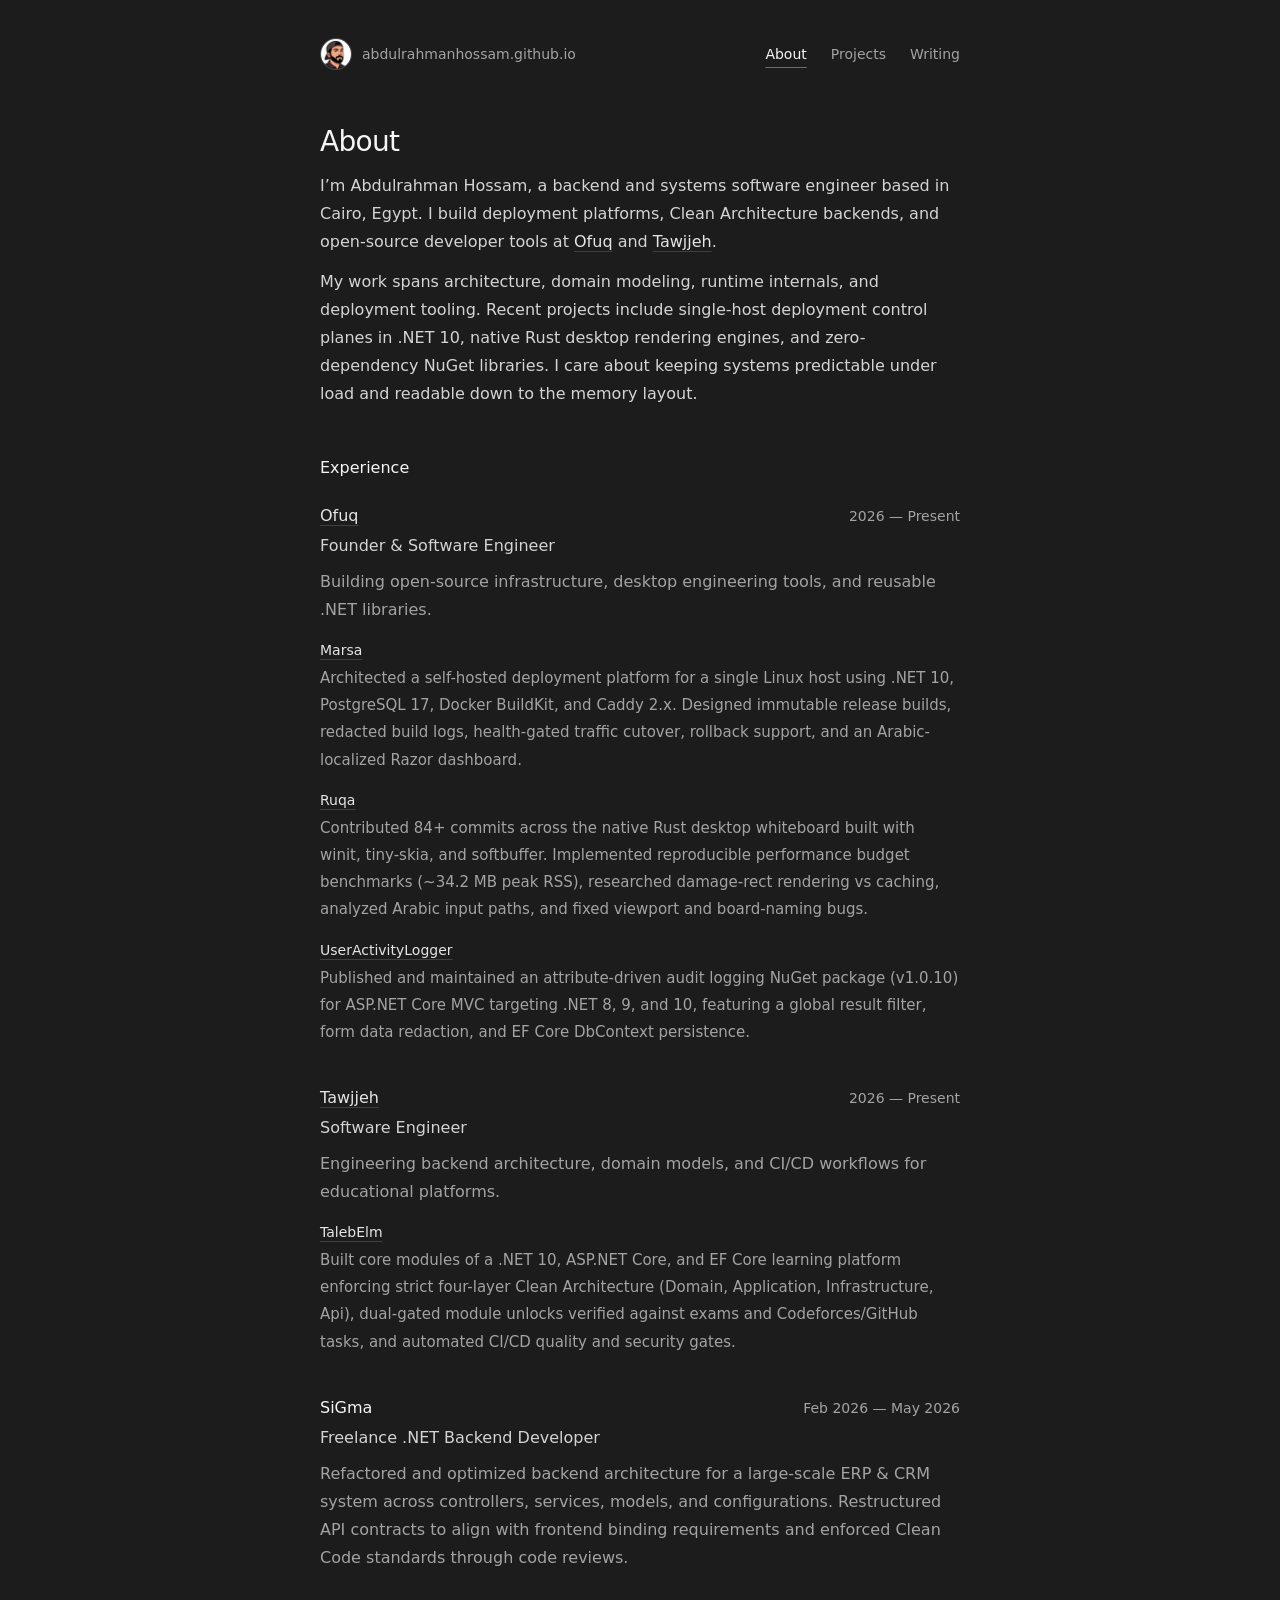
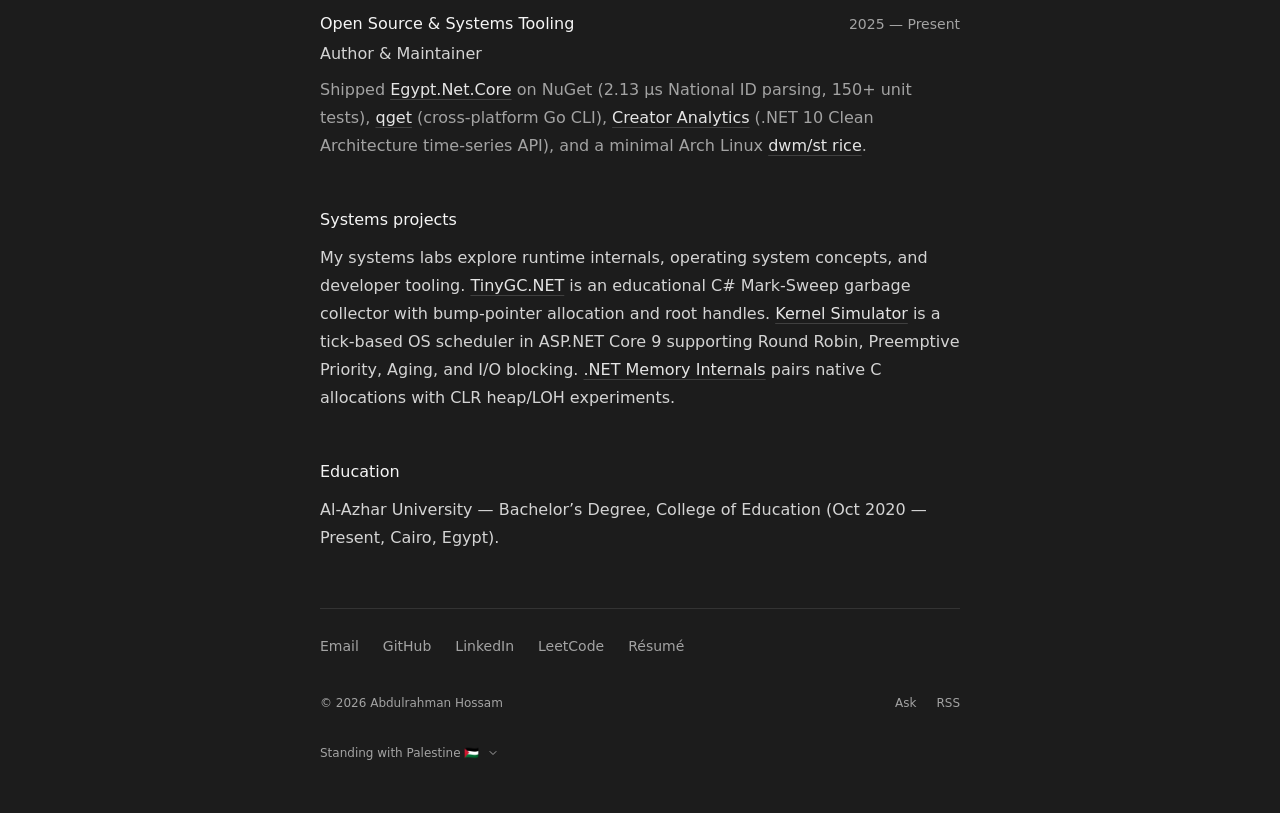
==== about.html @ 6447d53e "Redesign portfolio in minimal dark style with case studies, demos, and updated avatar" ====
<!DOCTYPE html>
<html lang="en">

<head>
    <meta charset="UTF-8">
    <meta name="viewport" content="width=device-width, initial-scale=1.0">
    <!-- TODO(security): GitHub Pages static hosting does not support custom HTTP headers (X-Frame-Options / frame-ancestors); enforced meta CSP for script-src/object-src/base-uri. -->
    <meta http-equiv="Content-Security-Policy"
        content="default-src 'self'; script-src 'self'; style-src 'self' https://fonts.googleapis.com; font-src https://fonts.gstatic.com; img-src 'self' data:; object-src 'none'; base-uri 'self'; form-action 'self' mailto:;">
    <meta name="referrer" content="strict-origin-when-cross-origin">
    <meta name="theme-color" content="#1c1c1c">
    <meta name="color-scheme" content="dark">
    <meta name="description"
        content="About Abdulrahman Hossam — experience across Ofuq, Tawjjeh, SiGma, open-source .NET libraries, and systems projects.">
    <link rel="icon"
        href="data:image/svg+xml,<svg xmlns='http://www.w3.org/2000/svg' viewBox='0 0 100 100'><rect fill='%231c1c1c' width='100' height='100' rx='16'/><text x='50' y='64' font-family='monospace' font-size='42' font-weight='600' fill='%23f5f5f5' text-anchor='middle'>AH</text></svg>"
        type="image/svg+xml">
    <title>About — Abdulrahman Hossam</title>

    <link rel="preconnect" href="https://fonts.googleapis.com">
    <link rel="preconnect" href="https://fonts.gstatic.com" crossorigin>
    <link rel="stylesheet"
        href="https://fonts.googleapis.com/css2?family=Geist:wght@400;500;600&family=Geist+Mono:wght@400;500&display=swap">
    <link rel="stylesheet" href="css/style.css">
</head>

<body>
    <a href="#main-content" class="skip-link">Skip to content</a>

    <div class="site-shell">
        <header class="site-header">
            <a href="index.html" class="brand-link" aria-label="Abdulrahman Hossam, home">
                <img src="images/avatar.jpg" alt="" width="32" height="32" class="brand-avatar">
                <span class="brand-handle">abdulrahmanhossam.github.io</span>
            </a>
            <nav class="site-nav" aria-label="Main navigation">
                <a href="about.html" class="nav-item is-active" aria-current="page">About</a>
                <a href="projects.html" class="nav-item">Projects</a>
                <a href="blog.html" class="nav-item">Writing</a>
            </nav>
        </header>

        <main id="main-content" class="stack-lg">
            <section aria-labelledby="about-heading" class="stack-sm">
                <h1 id="about-heading" class="home-title">About</h1>
                <p class="lead-copy">
                    I’m Abdulrahman Hossam, a backend and systems software engineer based in Cairo, Egypt. I build
                    deployment platforms, Clean Architecture backends, and open-source developer tools at
                    <a href="https://github.com/ofuqq" target="_blank" rel="noopener noreferrer"
                        class="inline-link">Ofuq</a>
                    and
                    <a href="https://github.com/Tawjjeh" target="_blank" rel="noopener noreferrer"
                        class="inline-link">Tawjjeh</a>.
                </p>
                <p class="lead-copy" style="color: var(--text-muted);">
                    My work spans architecture, domain modeling, runtime internals, and deployment tooling. Recent
                    projects include single-host deployment control planes in .NET 10, native Rust desktop rendering
                    engines, and zero-dependency NuGet libraries. I care about keeping systems predictable under load
                    and readable down to the memory layout.
                </p>
            </section>

            <section aria-labelledby="experience-heading">
                <h2 id="experience-heading" class="section-subheading">Experience</h2>
                <ul class="experience-list">
                    <li class="experience-item">
                        <div class="experience-header">
                            <h3 class="experience-org">
                                <a href="https://github.com/ofuqq" target="_blank" rel="noopener noreferrer"
                                    class="inline-link">Ofuq</a>
                            </h3>
                            <p class="experience-date tabular-nums">2026 — Present</p>
                        </div>
                        <p class="experience-role">Founder &amp; Software Engineer</p>
                        <p class="experience-summary">
                            Building open-source infrastructure, desktop engineering tools, and reusable .NET libraries.
                        </p>
                        <dl class="subproject-list">
                            <div>
                                <dt>
                                    <a href="project.html?slug=marsa" class="inline-link">Marsa</a>
                                </dt>
                                <dd>
                                    Architected a self-hosted deployment platform for a single Linux host using .NET 10,
                                    PostgreSQL 17, Docker BuildKit, and Caddy 2.x. Designed immutable release builds,
                                    redacted build logs, health-gated traffic cutover, rollback support, and an
                                    Arabic-localized Razor dashboard.
                                </dd>
                            </div>
                            <div>
                                <dt>
                                    <a href="project.html?slug=ruqa" class="inline-link">Ruqa</a>
                                </dt>
                                <dd>
                                    Contributed 84+ commits across the native Rust desktop whiteboard built with winit,
                                    tiny-skia, and softbuffer. Implemented reproducible performance budget benchmarks
                                    (~34.2 MB peak RSS), researched damage-rect rendering vs caching, analyzed Arabic
                                    input paths, and fixed viewport and board-naming bugs.
                                </dd>
                            </div>
                            <div>
                                <dt>
                                    <a href="project.html?slug=user-activity-logger"
                                        class="inline-link">UserActivityLogger</a>
                                </dt>
                                <dd>
                                    Published and maintained an attribute-driven audit logging NuGet package (v1.0.10)
                                    for ASP.NET Core MVC targeting .NET 8, 9, and 10, featuring a global result filter,
                                    form data redaction, and EF Core DbContext persistence.
                                </dd>
                            </div>
                        </dl>
                    </li>

                    <li class="experience-item">
                        <div class="experience-header">
                            <h3 class="experience-org">
                                <a href="https://github.com/Tawjjeh" target="_blank" rel="noopener noreferrer"
                                    class="inline-link">Tawjjeh</a>
                            </h3>
                            <p class="experience-date tabular-nums">2026 — Present</p>
                        </div>
                        <p class="experience-role">Software Engineer</p>
                        <p class="experience-summary">
                            Engineering backend architecture, domain models, and CI/CD workflows for educational
                            platforms.
                        </p>
                        <dl class="subproject-list">
                            <div>
                                <dt>
                                    <a href="project.html?slug=talebelm" class="inline-link">TalebElm</a>
                                </dt>
                                <dd>
                                    Built core modules of a .NET 10, ASP.NET Core, and EF Core learning platform
                                    enforcing strict four-layer Clean Architecture (Domain, Application, Infrastructure,
                                    Api), dual-gated module unlocks verified against exams and Codeforces/GitHub tasks,
                                    and automated CI/CD quality and security gates.
                                </dd>
                            </div>
                        </dl>
                    </li>

                    <li class="experience-item">
                        <div class="experience-header">
                            <h3 class="experience-org">SiGma</h3>
                            <p class="experience-date tabular-nums">Feb 2026 — May 2026</p>
                        </div>
                        <p class="experience-role">Freelance .NET Backend Developer</p>
                        <p class="experience-summary">
                            Refactored and optimized backend architecture for a large-scale ERP &amp; CRM system across
                            controllers, services, models, and configurations. Restructured API contracts to align with
                            frontend binding requirements and enforced Clean Code standards through code reviews.
                        </p>
                    </li>

                    <li class="experience-item">
                        <div class="experience-header">
                            <h3 class="experience-org">Open Source &amp; Systems Tooling</h3>
                            <p class="experience-date tabular-nums">2025 — Present</p>
                        </div>
                        <p class="experience-role">Author &amp; Maintainer</p>
                        <p class="experience-summary">
                            Shipped <a href="project.html?slug=egypt-net" class="inline-link">Egypt.Net.Core</a> on
                            NuGet (2.13 μs National ID parsing, 150+ unit tests),
                            <a href="project.html?slug=qget" class="inline-link">qget</a> (cross-platform Go CLI),
                            <a href="https://github.com/abdulrahmanhossam/creator-analytics" target="_blank"
                                rel="noopener noreferrer" class="inline-link">Creator Analytics</a> (.NET 10 Clean
                            Architecture time-series API), and a minimal Arch Linux
                            <a href="https://github.com/abdulrahmanhossam/rice" target="_blank"
                                rel="noopener noreferrer" class="inline-link">dwm/st rice</a>.
                        </p>
                    </li>
                </ul>
            </section>

            <section aria-labelledby="systems-heading" class="stack-sm">
                <h2 id="systems-heading" class="section-subheading">Systems projects</h2>
                <p class="lead-copy" style="color: var(--text-muted);">
                    My systems labs explore runtime internals, operating system concepts, and developer tooling.
                    <a href="project.html?slug=tinygc" class="inline-link">TinyGC.NET</a> is an educational C#
                    Mark-Sweep garbage collector with bump-pointer allocation and root handles.
                    <a href="project.html?slug=kernel-simulator" class="inline-link">Kernel Simulator</a> is a
                    tick-based OS scheduler in ASP.NET Core 9 supporting Round Robin, Preemptive Priority, Aging, and
                    I/O blocking.
                    <a href="https://github.com/abdulrahmanhossam/dotnet-memory-internals" target="_blank"
                        rel="noopener noreferrer" class="inline-link">.NET Memory Internals</a> pairs native C
                    allocations with CLR heap/LOH experiments.
                </p>
            </section>

            <section aria-labelledby="education-heading" class="stack-sm">
                <h2 id="education-heading" class="section-subheading">Education</h2>
                <p class="lead-copy" style="color: var(--text-muted);">
                    Al-Azhar University — Bachelor’s Degree, College of Education (Oct 2020 — Present, Cairo, Egypt).
                </p>
            </section>
        </main>

        <footer class="site-footer">
            <nav id="connect" class="footer-links" aria-label="Contact links">
                <a href="mailto:ahossam.tech@gmail.com" class="text-link">Email</a>
                <a href="https://github.com/abdulrahmanhossam" target="_blank" rel="noopener noreferrer"
                    class="text-link">GitHub</a>
                <a href="https://www.linkedin.com/in/abdulrahman-hossam-0ba758285/" target="_blank"
                    rel="noopener noreferrer" class="text-link">LinkedIn</a>
                <a href="https://leetcode.com/u/abdulrhman7ossam2002/" target="_blank" rel="noopener noreferrer"
                    class="text-link">LeetCode</a>
                <a href="pdfs/Abdulrahman_Hossam_CV.pdf" target="_blank" rel="noopener noreferrer"
                    class="text-link">Résumé</a>
            </nav>
            <div class="footer-bottom">
                <p class="footer-copy">© 2026 Abdulrahman Hossam</p>
                <nav class="footer-more" aria-label="More links">
                    <a href="ask.html" class="text-link">Ask</a>
                    <a href="rss.xml" class="text-link" aria-label="Subscribe via RSS">RSS</a>
                </nav>
            </div>
            <details class="palestine-details">
                <summary class="palestine-summary">
                    <span>Standing with Palestine 🇵🇸</span>
                    <svg class="palestine-chevron" viewBox="0 0 24 24" fill="none" stroke="currentColor"
                        stroke-width="2" stroke-linecap="round" stroke-linejoin="round" aria-hidden="true">
                        <path d="m6 9 6 6 6-6"></path>
                    </svg>
                </summary>
                <div class="palestine-body">
                    <p style="color: var(--text);">Supporting justice, human rights, and the dignity of all people.</p>
                    <p>Technology should empower communities and promote peace worldwide.</p>
                </div>
            </details>
        </footer>
    </div>

    <script src="js/data.js"></script>
    <script src="js/site.js"></script>
</body>

</html>
---- css/style.css ----
/* ==========================================================================
   Abdulrahman Hossam — Minimal Dark Engineering Portfolio
   Palette & typographic rhythm inspired by momostafa.tech
   ========================================================================== */

:root {
    color-scheme: dark;
    --bg: #1c1c1c;
    --card: #222222;
    --muted: #262626;
    --border: rgba(255, 255, 255, 0.10);
    --border-subtle: rgba(255, 255, 255, 0.07);
    --border-strong: rgba(255, 255, 255, 0.18);
    --primary: #f5f5f5;
    --text-strong: #f5f5f5;
    --text-item: #e5e5e5;
    --text: #d4d4d4;
    --text-muted: #a3a3a3;
    --text-subtle: #737373;
    --ring: #d4d4d4;
    --accent-green: #34d399;
    --accent-amber: #fbbf24;
    --accent-sky: #38bdf8;
    --accent-rose: #fb7185;
    --font-sans: 'Geist', ui-sans-serif, system-ui, -apple-system, BlinkMacSystemFont, 'Segoe UI', sans-serif;
    --font-mono: 'Geist Mono', ui-monospace, SFMono-Regular, Menlo, Monaco, Consolas, monospace;
}

*,
*::before,
*::after {
    box-sizing: border-box;
    border: 0 solid var(--border);
    margin: 0;
    padding: 0;
}

html {
    background-color: var(--bg);
    color: var(--text);
    font-family: var(--font-sans);
    line-height: 1.5;
    -webkit-text-size-adjust: 100%;
    scroll-behavior: smooth;
}

body {
    min-height: 100vh;
    background-color: var(--bg);
    color: var(--text);
    font-family: var(--font-sans);
    -webkit-font-smoothing: antialiased;
    -moz-osx-font-smoothing: grayscale;
    display: flex;
    flex-direction: column;
}

::selection {
    background: var(--primary);
    color: var(--bg);
}

a {
    color: inherit;
    text-decoration: none;
}

button,
input,
textarea,
select {
    font: inherit;
    color: inherit;
    background: transparent;
}

[tabindex]:focus-visible,
a:focus-visible,
button:focus-visible,
input:focus-visible,
textarea:focus-visible,
select:focus-visible,
summary:focus-visible {
    outline: 2px solid var(--ring);
    outline-offset: 4px;
    border-radius: 4px;
}

/* Skip link */
.skip-link {
    position: absolute;
    left: -9999px;
    top: 1rem;
    z-index: 100;
    background: var(--primary);
    color: var(--bg);
    padding: 0.5rem 0.875rem;
    border-radius: 6px;
    font-size: 0.875rem;
    font-weight: 500;
}

.skip-link:focus {
    left: 1rem;
}

/* ==========================================================================
   Layout Shell
   ========================================================================== */

.site-shell {
    position: relative;
    width: 100%;
    max-width: 44rem;
    margin: 0 auto;
    padding: 1.5rem 1.5rem 2rem;
    display: flex;
    flex: 1;
    flex-direction: column;
}

@media (min-width: 640px) {
    .site-shell {
        padding: 2rem 2rem 2.5rem;
    }
}

.site-shell.has-article {
    max-width: 48rem;
}

@media (min-width: 1120px) {
    .site-shell.has-article {
        max-width: 66rem;
    }
}

main {
    flex: 1;
}

/* ==========================================================================
   Header & Navigation
   ========================================================================== */

.site-header {
    margin-bottom: 2.5rem;
    display: flex;
    flex-wrap: wrap;
    align-items: center;
    justify-content: space-between;
    gap: 0.5rem 1.5rem;
}

@media (min-width: 640px) {
    .site-header {
        margin-bottom: 3rem;
    }
}

.site-shell.has-article .site-header {
    margin-bottom: 2rem;
}

.brand-link {
    display: inline-flex;
    min-height: 2.75rem;
    align-items: center;
    gap: 0.625rem;
    border-radius: 4px;
}

.brand-avatar {
    width: 32px;
    height: 32px;
    border-radius: 9999px;
    object-fit: cover;
    border: 1px solid rgba(255, 255, 255, 0.14);
    background: #2a2a2a;
    flex-shrink: 0;
}

.brand-handle {
    display: none;
    font-size: 0.875rem;
    color: var(--text-muted);
    transition: color 0.15s ease;
}

@media (min-width: 420px) {
    .brand-handle {
        display: inline;
    }
}

.brand-link:hover .brand-handle {
    color: var(--text-strong);
}

.site-nav {
    display: flex;
    align-items: center;
    gap: 1rem;
}

@media (min-width: 640px) {
    .site-nav {
        gap: 1.5rem;
    }
}

.nav-item {
    display: inline-flex;
    min-height: 2.75rem;
    align-items: center;
    font-size: 0.875rem;
    color: var(--text-muted);
    text-underline-offset: 8px;
    transition: color 0.15s ease;
}

.nav-item:hover {
    color: var(--primary);
}

.nav-item.is-active {
    color: var(--text-strong);
    text-decoration: underline;
    text-decoration-color: rgba(255, 255, 255, 0.35);
}

/* ==========================================================================
   Typography & Links
   ========================================================================== */

.home-title,
.section-page-title {
    font-size: 1.75rem;
    line-height: 2.25rem;
    font-weight: 500;
    letter-spacing: -0.025em;
    color: var(--text-strong);
}

.page-title {
    font-size: 2rem;
    line-height: 1.15;
    font-weight: 500;
    letter-spacing: -0.04em;
    color: var(--text-strong);
    text-wrap: balance;
    overflow-wrap: anywhere;
}

@media (min-width: 640px) {
    .page-title {
        font-size: 2.75rem;
    }
}

.page-description {
    max-width: 36rem;
    font-size: 1rem;
    line-height: 1.75rem;
    color: var(--text-muted);
}

.lead-copy {
    font-size: 1rem;
    line-height: 1.75rem;
    color: var(--text);
}

.body-copy {
    font-size: 0.9375rem;
    line-height: 1.75rem;
    color: var(--text-muted);
}

.section-heading {
    font-family: var(--font-mono);
    font-size: 0.75rem;
    line-height: 1.5rem;
    font-weight: 400;
    letter-spacing: 0.1em;
    text-transform: uppercase;
    color: var(--text);
}

.item-title {
    font-size: 1rem;
    line-height: 1.75rem;
    font-weight: 500;
    letter-spacing: -0.015em;
    color: var(--text-item);
}

.meta-text {
    font-family: var(--font-mono);
    font-size: 0.75rem;
    line-height: 1.5rem;
    color: var(--text-muted);
}

.inline-link {
    color: var(--text-item);
    text-decoration: underline;
    text-decoration-color: #404040;
    text-underline-offset: 4px;
    transition: color 0.15s ease, text-decoration-color 0.15s ease;
}

.inline-link:hover {
    color: var(--primary);
    text-decoration-color: rgba(245, 245, 245, 0.6);
}

.text-link {
    display: inline-flex;
    min-height: 2.75rem;
    align-items: center;
    gap: 0.375rem;
    font-size: 0.875rem;
    color: var(--text-muted);
    transition: color 0.15s ease;
    cursor: pointer;
}

.text-link:hover {
    color: var(--primary);
}

.text-link.is-bright {
    color: var(--text-item);
}

.text-link.is-bright:hover {
    color: #ffffff;
}

.tabular-nums {
    font-variant-numeric: tabular-nums;
}

.stack-sm > * + * {
    margin-top: 0.75rem;
}

.stack-md > * + * {
    margin-top: 1.5rem;
}

.stack-lg > * + * {
    margin-top: 2.5rem;
}

@media (min-width: 640px) {
    .stack-lg > * + * {
        margin-top: 3rem;
    }
}

.stack-xl > * + * {
    margin-top: 3rem;
}

@media (min-width: 640px) {
    .stack-xl > * + * {
        margin-top: 3.5rem;
    }
}

/* ==========================================================================
   Home Page Writing / Case Study Feed
   ========================================================================== */

.feed-list {
    margin-top: 0.75rem;
    list-style: none;
}

.feed-row {
    display: grid;
    min-height: 2.75rem;
    grid-template-columns: 4.75rem minmax(0, 1fr);
    align-items: baseline;
    gap: 0.75rem;
    padding: 0.5rem 0;
    line-height: 1.75rem;
    border-radius: 4px;
}

@media (min-width: 640px) {
    .feed-row {
        grid-template-columns: 5.5rem minmax(0, 1fr);
    }
}

.feed-label {
    font-size: 0.875rem;
    color: var(--text-muted);
    white-space: nowrap;
}

.feed-title-wrap {
    font-size: 1rem;
    color: var(--text-item);
}

.feed-title {
    text-decoration-color: #737373;
    text-underline-offset: 4px;
}

.feed-row:hover .feed-title {
    text-decoration: underline;
    color: #ffffff;
}

.feed-subtitle {
    color: var(--text-muted);
}

/* ==========================================================================
   About Page — Experience & Sub-projects
   ========================================================================== */

.section-subheading {
    font-size: 1rem;
    font-weight: 500;
    color: var(--text-strong);
}

.experience-list {
    margin-top: 1.5rem;
    list-style: none;
}

.experience-item + .experience-item {
    margin-top: 2.5rem;
}

.experience-header {
    display: flex;
    flex-direction: column;
    gap: 0.25rem;
}

@media (min-width: 640px) {
    .experience-header {
        flex-direction: row;
        align-items: baseline;
        justify-content: space-between;
        gap: 1rem;
    }
}

.experience-org {
    font-size: 1rem;
    font-weight: 500;
    color: var(--text-strong);
}

.experience-date {
    font-size: 0.875rem;
    line-height: 1.5rem;
    color: var(--text-muted);
    white-space: nowrap;
}

.experience-role {
    margin-top: 0.25rem;
    font-size: 1rem;
    line-height: 1.75rem;
    color: var(--text);
}

.experience-summary {
    margin-top: 0.5rem;
    font-size: 1rem;
    line-height: 1.75rem;
    color: var(--text-muted);
}

.subproject-list {
    margin-top: 1rem;
    display: flex;
    flex-direction: column;
    gap: 1rem;
}

.subproject-list dt {
    font-size: 0.875rem;
    font-weight: 500;
    color: var(--text);
}

.subproject-list dd {
    margin-top: 0.25rem;
    font-size: 0.9375rem;
    line-height: 1.7rem;
    color: var(--text-muted);
}

/* ==========================================================================
   Projects Page
   ========================================================================== */

.projects-list {
    list-style: none;
    border-top: 1px solid var(--border-subtle);
}

.project-row {
    border-bottom: 1px solid rgba(255, 255, 255, 0.08);
    padding: 1.25rem 0;
}

.project-row-grid {
    display: grid;
    grid-template-columns: minmax(0, 1fr) 7rem;
    align-items: start;
    gap: 0 0.75rem;
}

@media (min-width: 640px) {
    .project-row-grid {
        grid-template-columns: minmax(0, 1fr) 8rem;
        gap: 0 1.25rem;
    }
}

.project-row-category {
    grid-column: 1;
    grid-row: 1;
    font-family: var(--font-mono);
    font-size: 0.6875rem;
    line-height: 1.25rem;
    letter-spacing: 0.1em;
    text-transform: uppercase;
    color: var(--text-muted);
}

.project-row-title {
    grid-column: 1;
    grid-row: 2;
    margin-top: 0.25rem;
    font-size: 1.125rem;
    font-weight: 500;
    letter-spacing: -0.015em;
    color: var(--text-strong);
}

.project-row-title a:hover {
    color: #ffffff;
}

.project-row-desc {
    grid-column: 1 / span 2;
    grid-row: 3;
    margin-top: 0.75rem;
    font-size: 0.9375rem;
    line-height: 1.7rem;
    color: var(--text-muted);
}

.project-row-tags {
    grid-column: 1 / span 2;
    grid-row: 4;
    margin-top: 0.5rem;
    list-style: none;
    display: flex;
    flex-wrap: wrap;
    gap: 0.25rem 0.75rem;
    font-family: var(--font-mono);
    font-size: 0.75rem;
    color: var(--text-muted);
}

.project-row-diagram {
    grid-column: 2;
    grid-row: 1 / span 2;
    align-self: center;
    width: 100%;
    height: auto;
    display: block;
    background: var(--card);
    border-radius: 6px;
    border: 1px solid var(--border-subtle);
    font-family: var(--font-mono);
}

.project-notes-link {
    display: inline-flex;
    align-items: baseline;
    gap: 0.5rem;
    margin-top: 0.75rem;
    padding: 0.25rem 0;
    font-size: 0.8125rem;
    line-height: 1.5rem;
    color: var(--text-muted);
    transition: color 0.15s ease;
}

.project-notes-link:hover {
    color: var(--text-item);
}

.project-notes-label {
    flex-shrink: 0;
    font-weight: 500;
    color: var(--text);
}

.project-notes-sep {
    color: #525252;
}

.project-actions {
    margin-top: 0.5rem;
    display: flex;
    flex-wrap: wrap;
    align-items: center;
    gap: 0.25rem 1rem;
}

/* ==========================================================================
   Project Case Study Page
   ========================================================================== */

.case-notes-banner {
    margin-top: 1.25rem;
    display: flex;
    align-items: flex-start;
    justify-content: space-between;
    gap: 0.75rem;
    border-radius: 6px;
    border: 1px solid var(--border-subtle);
    background: rgba(255, 255, 255, 0.02);
    padding: 0.75rem 1rem;
    font-size: 0.75rem;
    line-height: 1.5rem;
    color: var(--text);
    transition: border-color 0.15s ease, color 0.15s ease;
}

.case-notes-banner:hover {
    border-color: rgba(255, 255, 255, 0.2);
    color: #ffffff;
}

.case-notes-tag {
    margin-right: 0.5rem;
    font-family: var(--font-mono);
    font-size: 0.625rem;
    letter-spacing: 0.05em;
    text-transform: uppercase;
    color: var(--text-muted);
}

.diagram-feature {
    display: block;
    width: 100%;
    max-width: 28rem;
    height: auto;
    margin: 0 auto 1.5rem;
    font-family: var(--font-mono);
}

.steps-grid {
    display: grid;
    grid-template-columns: 1fr;
    gap: 0.75rem;
    margin-bottom: 1.25rem;
}

@media (min-width: 640px) {
    .steps-grid {
        grid-template-columns: repeat(2, minmax(0, 1fr));
    }
}

.step-card {
    border-radius: 6px;
    border: 1px solid rgba(255, 255, 255, 0.08);
    background: rgba(255, 255, 255, 0.02);
    padding: 1rem;
}

.step-num {
    font-family: var(--font-mono);
    font-size: 0.6875rem;
    color: var(--text-subtle);
    margin-bottom: 0.35rem;
}

.step-title {
    font-size: 0.9375rem;
    font-weight: 500;
    color: var(--text-item);
    margin-bottom: 0.25rem;
}

.step-desc {
    font-size: 0.8125rem;
    line-height: 1.45rem;
    color: var(--text-muted);
}

.decisions-list {
    display: flex;
    flex-direction: column;
    gap: 1.5rem;
}

.code-terminal {
    margin-top: 1rem;
    border-radius: 6px;
    border: 1px solid rgba(255, 255, 255, 0.08);
    background: #161616;
    padding: 1rem 1.25rem;
    overflow-x: auto;
    font-family: var(--font-mono);
    font-size: 0.8125rem;
    line-height: 1.7;
    color: #e5e5e5;
}

.ref-links {
    margin-top: 1rem;
    list-style: none;
    display: flex;
    flex-wrap: wrap;
    gap: 0.25rem 1.25rem;
}

/* ==========================================================================
   Writing / Blog Index
   ========================================================================== */

.articles-list {
    margin-top: 2rem;
    list-style: none;
    border-top: 1px solid var(--border);
    border-bottom: 1px solid var(--border);
}

.articles-list > li + li {
    border-top: 1px solid var(--border);
}

.article-list-link {
    display: grid;
    gap: 0.5rem;
    padding: 1.5rem 0;
    border-radius: 4px;
}

@media (min-width: 640px) {
    .article-list-link {
        grid-template-columns: 5.5rem minmax(0, 1fr);
        gap: 0 1.5rem;
        padding: 1.75rem 0;
    }
}

.article-list-meta {
    display: flex;
    flex-wrap: wrap;
    align-items: center;
    gap: 0.25rem 0.5rem;
    font-size: 0.8125rem;
    line-height: 1.5rem;
    color: var(--text-muted);
}

@media (min-width: 640px) {
    .article-list-meta {
        flex-direction: column;
        align-items: flex-start;
        padding-top: 0.125rem;
    }
    .article-list-meta .meta-dot {
        display: none;
    }
}

.article-list-title {
    font-size: 1.125rem;
    line-height: 1.75rem;
    font-weight: 500;
    letter-spacing: -0.015em;
    color: var(--text-strong);
    text-decoration-color: #737373;
    text-underline-offset: 4px;
}

.article-list-link:hover .article-list-title {
    text-decoration: underline;
    color: #ffffff;
}

.article-list-desc {
    margin-top: 0.5rem;
    font-size: 0.9375rem;
    line-height: 1.75rem;
    color: var(--text-muted);
}

.utility-links {
    margin-top: 1.5rem;
    display: flex;
    flex-wrap: wrap;
    gap: 0.5rem 1.5rem;
}

/* ==========================================================================
   Article Reader & Sticky TOC
   ========================================================================== */

.blog-post {
    min-width: 0;
}

@media (min-width: 1120px) {
    .blog-post {
        display: grid;
        grid-template-columns: minmax(0, 1fr) 14rem;
        column-gap: 4rem;
    }
}

.blog-reading-column {
    grid-column: 1;
    min-width: 0;
}

.blog-contents {
    margin-top: 1.5rem;
}

@media (min-width: 1120px) {
    .blog-contents {
        grid-column: 2;
        grid-row: 1 / span 2;
        align-self: start;
        position: sticky;
        top: 2rem;
        margin-top: 0;
        padding-top: 0.75rem;
    }
}

.blog-toc-mobile {
    border-top: 1px solid var(--border-subtle);
    border-bottom: 1px solid var(--border-subtle);
}

.blog-toc-desktop {
    display: none;
}

@media (min-width: 1120px) {
    .blog-toc-mobile {
        display: none;
    }
    .blog-toc-desktop {
        display: block;
    }
}

.blog-toc-scroll {
    max-height: calc(100dvh - 11rem);
    overflow-y: auto;
    overscroll-behavior: contain;
}

.toc-heading {
    font-family: var(--font-mono);
    font-size: 0.6875rem;
    letter-spacing: 0.1em;
    text-transform: uppercase;
    color: var(--text-muted);
    margin-bottom: 0.75rem;
}

.toc-list {
    list-style: none;
    display: flex;
    flex-direction: column;
    gap: 0.25rem;
}

.toc-link {
    display: block;
    padding: 0.35rem 0.5rem;
    border-radius: 4px;
    font-size: 0.8125rem;
    line-height: 1.4;
    color: var(--text-muted);
    transition: color 0.15s ease, background-color 0.15s ease;
}

.toc-link:hover {
    color: var(--text-strong);
    background: rgba(255, 255, 255, 0.04);
}

.toc-link.is-active {
    color: var(--text-strong);
    background: rgba(255, 255, 255, 0.07);
}

.toc-sublist {
    list-style: none;
    margin: 0.25rem 0 0.25rem 0.65rem;
    padding-left: 0.65rem;
    border-left: 1px solid var(--border);
    display: flex;
    flex-direction: column;
    gap: 0.15rem;
}

.article-toolbar {
    margin-top: 1.5rem;
    border-top: 1px solid var(--border-subtle);
    border-bottom: 1px solid var(--border-subtle);
    padding: 0.75rem 0;
    display: flex;
    flex-wrap: wrap;
    align-items: center;
    justify-content: space-between;
    gap: 0.75rem;
}

.text-size-group {
    display: flex;
    align-items: center;
    gap: 0.5rem;
}

.icon-btn {
    display: inline-flex;
    align-items: center;
    justify-content: center;
    min-width: 2rem;
    min-height: 2rem;
    padding: 0 0.45rem;
    border-radius: 6px;
    border: 1px solid transparent;
    color: var(--text-muted);
    cursor: pointer;
    transition: background-color 0.15s ease, color 0.15s ease, border-color 0.15s ease;
}

.icon-btn:hover {
    background: rgba(255, 255, 255, 0.05);
    color: var(--text-strong);
}

.icon-btn.is-active {
    border-color: var(--border);
    background: rgba(255, 255, 255, 0.08);
    color: var(--text-strong);
}

/* Prose */
.blog-prose {
    --blog-body-size: 1.0625rem;
    --blog-code-size: 0.875rem;
    --blog-text-size: 100;
    margin-top: 2rem;
    font-size: calc(var(--blog-body-size) * var(--blog-text-size) / 100);
    line-height: 1.8;
    color: var(--text);
    overflow-wrap: anywhere;
}

@media (min-width: 640px) {
    .blog-prose {
        --blog-body-size: 1.0625rem;
        --blog-code-size: 0.9rem;
    }
}

.blog-prose > :first-child {
    margin-top: 0;
}

.blog-prose h1 {
    display: none; /* Rendered in article header */
}

.blog-prose h2 {
    margin-top: 2.5rem;
    margin-bottom: 1rem;
    font-size: 1.35em;
    line-height: 1.3;
    font-weight: 500;
    letter-spacing: -0.02em;
    color: var(--text-strong);
    scroll-margin-top: 1.5rem;
}

.blog-prose h3 {
    margin-top: 1.75rem;
    margin-bottom: 0.75rem;
    font-size: 1.125em;
    line-height: 1.4;
    font-weight: 500;
    color: var(--text-item);
    scroll-margin-top: 1.5rem;
}

.blog-prose p {
    margin-bottom: 1.25rem;
    color: var(--text);
}

.blog-prose strong {
    color: var(--text-strong);
    font-weight: 500;
}

.blog-prose a {
    color: var(--text-strong);
    text-decoration: underline;
    text-decoration-color: #525252;
    text-underline-offset: 4px;
}

.blog-prose a:hover {
    text-decoration-color: var(--primary);
}

.blog-prose ul,
.blog-prose ol {
    margin-bottom: 1.25rem;
    padding-left: 1.4rem;
}

.blog-prose li {
    margin-bottom: 0.45rem;
    color: var(--text);
}

.blog-prose hr {
    border-top: 1px solid var(--border-subtle);
    margin: 2rem 0;
}

.blog-prose blockquote {
    border-left: 2px solid rgba(255, 255, 255, 0.25);
    background: rgba(255, 255, 255, 0.025);
    border-radius: 0 6px 6px 0;
    padding: 0.85rem 1.15rem;
    margin: 1.5rem 0;
    color: var(--text);
}

.blog-prose blockquote p:last-child {
    margin-bottom: 0;
}

.blog-prose code {
    font-family: var(--font-mono);
    font-size: 0.875em;
    background: rgba(255, 255, 255, 0.06);
    border: 1px solid rgba(255, 255, 255, 0.08);
    border-radius: 4px;
    padding: 0.1em 0.35em;
    color: #e5e5e5;
}

.code-block-wrap {
    position: relative;
    margin: 1.5rem 0;
    border-radius: 8px;
    border: 1px solid rgba(255, 255, 255, 0.09);
    background: #151515;
    overflow: hidden;
}

.code-block-header {
    display: flex;
    align-items: center;
    justify-content: space-between;
    padding: 0.45rem 0.85rem;
    border-bottom: 1px solid rgba(255, 255, 255, 0.06);
    font-family: var(--font-mono);
    font-size: 0.6875rem;
    color: var(--text-subtle);
}

.code-copy-btn {
    font-family: var(--font-mono);
    font-size: 0.6875rem;
    color: var(--text-muted);
    padding: 0.15rem 0.45rem;
    border-radius: 4px;
    cursor: pointer;
}

.code-copy-btn:hover {
    color: var(--text-strong);
    background: rgba(255, 255, 255, 0.06);
}

.blog-prose pre {
    overflow-x: auto;
    padding: 1rem 1.15rem;
    font-family: var(--font-mono);
    font-size: calc(var(--blog-code-size) * var(--blog-text-size) / 100);
    line-height: 1.65;
    color: #e5e5e5;
}

.blog-prose pre code {
    background: none;
    border: 0;
    padding: 0;
    font-size: inherit;
    color: inherit;
}

.blog-prose table {
    width: 100%;
    border-collapse: collapse;
    margin: 1.5rem 0;
    font-size: 0.875rem;
    border: 1px solid var(--border);
}

.blog-prose th,
.blog-prose td {
    border: 1px solid var(--border-subtle);
    padding: 0.65rem 0.85rem;
    text-align: left;
}

.blog-prose th {
    background: var(--card);
    color: var(--text-strong);
    font-weight: 500;
}

/* ==========================================================================
   Dialogs (Search, Saved, Glossary, Reading Paths)
   ========================================================================== */

dialog.site-dialog {
    margin: auto;
    width: 40rem;
    max-width: calc(100vw - 2rem);
    max-height: 85dvh;
    overflow: hidden;
    border-radius: 12px;
    border: 1px solid rgba(255, 255, 255, 0.15);
    background: #161616;
    color: var(--text-strong);
    box-shadow: 0 24px 48px rgba(0, 0, 0, 0.65);
}

dialog.site-dialog::backdrop {
    background: rgba(0, 0, 0, 0.78);
    backdrop-filter: blur(4px);
}

.dialog-inner {
    padding: 1.25rem 1.5rem;
    display: flex;
    flex-direction: column;
    max-height: 85dvh;
}

.dialog-header {
    display: flex;
    align-items: center;
    justify-content: space-between;
    gap: 1rem;
    margin-bottom: 1rem;
}

.dialog-title {
    font-size: 1.05rem;
    font-weight: 500;
    color: var(--text-strong);
}

.field-control {
    width: 100%;
    border-radius: 8px;
    border: 1px solid var(--border-strong);
    background: var(--card);
    padding: 0.625rem 0.875rem;
    font-size: 0.9375rem;
    color: var(--text-strong);
}

.field-control::placeholder {
    color: var(--text-subtle);
}

.dialog-body {
    margin-top: 0.75rem;
    overflow-y: auto;
    overscroll-behavior: contain;
}

.dialog-row {
    display: block;
    padding: 0.85rem 0.5rem;
    border-bottom: 1px solid var(--border-subtle);
    border-radius: 6px;
}

.dialog-row:hover {
    background: rgba(255, 255, 255, 0.04);
}

/* ==========================================================================
   Interactive Demos (Egypt.NET & Kernel Simulator)
   ========================================================================== */

.demo-card {
    border-radius: 8px;
    border: 1px solid var(--border);
    background: var(--card);
    padding: 1.25rem;
}

.demo-controls {
    display: flex;
    flex-wrap: wrap;
    gap: 0.625rem;
    align-items: center;
}

.btn-primary {
    display: inline-flex;
    align-items: center;
    justify-content: center;
    gap: 0.4rem;
    min-height: 2.35rem;
    padding: 0 0.95rem;
    border-radius: 6px;
    background: var(--primary);
    color: var(--bg);
    font-size: 0.8125rem;
    font-weight: 500;
    cursor: pointer;
    transition: opacity 0.15s ease;
}

.btn-primary:hover {
    opacity: 0.88;
}

.btn-secondary {
    display: inline-flex;
    align-items: center;
    justify-content: center;
    gap: 0.4rem;
    min-height: 2.35rem;
    padding: 0 0.85rem;
    border-radius: 6px;
    border: 1px solid var(--border-strong);
    background: rgba(255, 255, 255, 0.03);
    color: var(--text-item);
    font-size: 0.8125rem;
    cursor: pointer;
    transition: background-color 0.15s ease;
}

.btn-secondary:hover {
    background: rgba(255, 255, 255, 0.08);
}

.demo-grid {
    margin-top: 1rem;
    display: grid;
    grid-template-columns: repeat(auto-fill, minmax(11.5rem, 1fr));
    gap: 0.75rem;
}

.demo-stat {
    border-radius: 6px;
    border: 1px solid var(--border-subtle);
    background: #1a1a1a;
    padding: 0.75rem;
}

.demo-stat-label {
    font-family: var(--font-mono);
    font-size: 0.6875rem;
    text-transform: uppercase;
    letter-spacing: 0.06em;
    color: var(--text-muted);
}

.demo-stat-val {
    margin-top: 0.25rem;
    font-size: 0.9375rem;
    font-weight: 500;
    color: var(--text-strong);
}

.demo-error {
    margin-top: 0.75rem;
    font-family: var(--font-mono);
    font-size: 0.8125rem;
    color: var(--accent-rose);
}

.pill {
    display: inline-flex;
    align-items: center;
    border-radius: 9999px;
    padding: 0.1rem 0.5rem;
    font-family: var(--font-mono);
    font-size: 0.6875rem;
    border: 1px solid var(--border);
}

.pill-running {
    color: var(--accent-green);
    border-color: rgba(52, 211, 153, 0.35);
    background: rgba(52, 211, 153, 0.08);
}

.pill-ready {
    color: var(--accent-sky);
    border-color: rgba(56, 189, 248, 0.35);
    background: rgba(56, 189, 248, 0.08);
}

.pill-blocked {
    color: var(--accent-amber);
    border-color: rgba(251, 191, 36, 0.35);
    background: rgba(251, 191, 36, 0.08);
}

.pill-finished {
    color: var(--text-muted);
    border-color: var(--border);
    background: rgba(255, 255, 255, 0.03);
}

.gantt-track {
    margin-top: 0.75rem;
    display: flex;
    flex-wrap: wrap;
    gap: 0.25rem;
}

.gantt-cell {
    min-width: 2.1rem;
    padding: 0.25rem 0.35rem;
    border-radius: 4px;
    border: 1px solid var(--border-subtle);
    background: #1a1a1a;
    text-align: center;
    font-family: var(--font-mono);
    font-size: 0.6875rem;
}

/* ==========================================================================
   Ask / FAQ Page
   ========================================================================== */

.ask-card {
    border-radius: 8px;
    border: 1px solid var(--border-subtle);
    background: var(--card);
    padding: 1.25rem;
}

.faq-item {
    border-bottom: 1px solid var(--border);
}

.faq-item summary {
    cursor: pointer;
    list-style: none;
    padding: 1.35rem 0;
    display: flex;
    align-items: flex-start;
    justify-content: space-between;
    gap: 1.25rem;
    font-size: 1rem;
    font-weight: 500;
    color: var(--text-item);
}

.faq-item summary::-webkit-details-marker {
    display: none;
}

.faq-item summary:hover {
    color: #ffffff;
}

.faq-answer {
    padding-bottom: 1.35rem;
    font-size: 0.9375rem;
    line-height: 1.7rem;
    color: var(--text-muted);
}

/* ==========================================================================
   Footer
   ========================================================================== */

.site-footer {
    margin-top: 3rem;
    border-top: 1px solid var(--border);
    padding-top: 1rem;
}

@media (min-width: 640px) {
    .site-footer {
        margin-top: 3.5rem;
    }
}

.footer-links {
    display: flex;
    flex-wrap: wrap;
    align-items: center;
    gap: 0 1.5rem;
}

.footer-bottom {
    margin-top: 0.75rem;
    display: flex;
    flex-wrap: wrap;
    align-items: center;
    justify-content: space-between;
    gap: 0.5rem 1rem;
}

.footer-copy {
    font-size: 0.75rem;
    color: var(--text-muted);
}

.footer-more {
    display: flex;
    align-items: center;
    gap: 1.25rem;
}

.footer-more .text-link {
    font-size: 0.75rem;
}

.palestine-details {
    margin-top: 0.5rem;
}

.palestine-summary {
    display: inline-flex;
    min-height: 2.5rem;
    cursor: pointer;
    list-style: none;
    align-items: center;
    gap: 0.5rem;
    font-size: 0.75rem;
    color: var(--text-muted);
    transition: color 0.15s ease;
}

.palestine-summary::-webkit-details-marker {
    display: none;
}

.palestine-summary:hover {
    color: var(--text-strong);
}

.palestine-chevron {
    width: 12px;
    height: 12px;
    transition: transform 0.15s ease;
}

.palestine-details[open] .palestine-chevron {
    transform: rotate(180deg);
}

.palestine-body {
    max-width: 28rem;
    padding: 0.25rem 0 0.75rem;
    font-size: 0.75rem;
    line-height: 1.5rem;
    color: var(--text-muted);
}

.palestine-body p + p {
    margin-top: 0.5rem;
}

.sr-only {
    position: absolute;
    width: 1px;
    height: 1px;
    padding: 0;
    margin: -1px;
    overflow: hidden;
    clip: rect(0, 0, 0, 0);
    white-space: nowrap;
    border-width: 0;
}
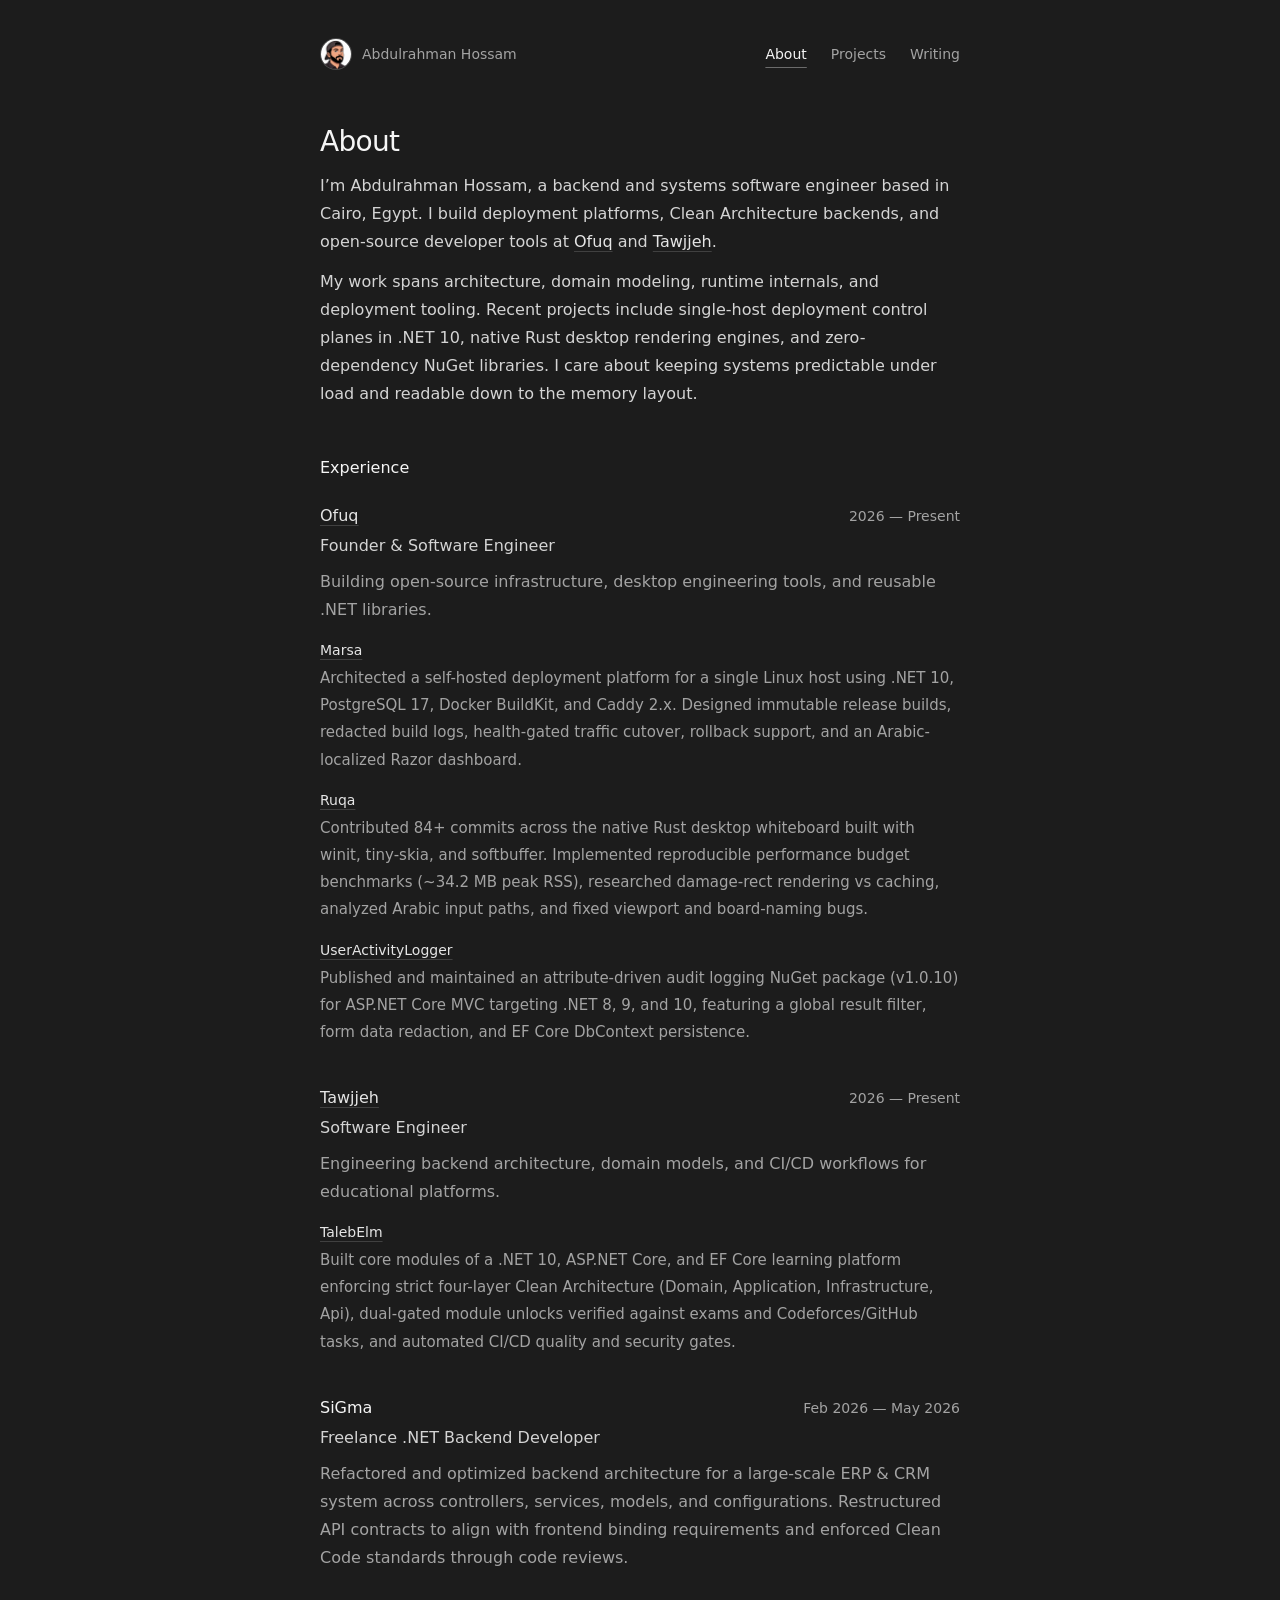
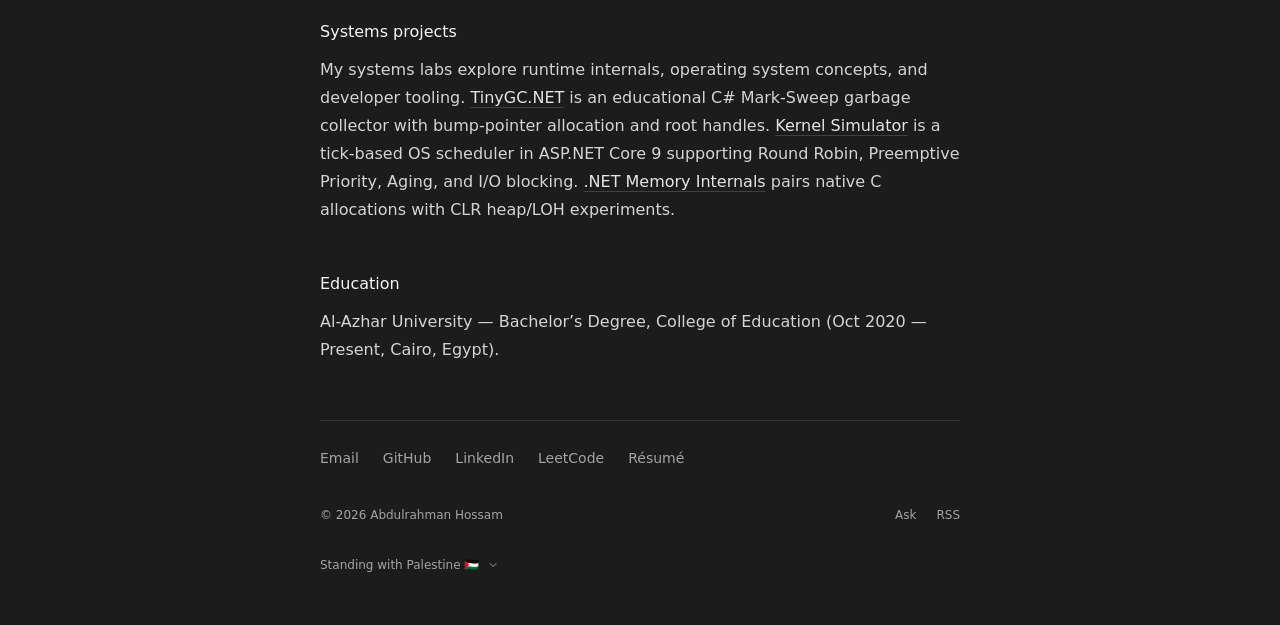
==== commit dd4c86ef: "Remove Open Source experience entry and use Abdulrahman Hossam in header" ====
--- a/about.html
+++ b/about.html
@@ -31,7 +31,7 @@
         <header class="site-header">
             <a href="index.html" class="brand-link" aria-label="Abdulrahman Hossam, home">
                 <img src="images/avatar.jpg" alt="" width="32" height="32" class="brand-avatar">
-                <span class="brand-handle">abdulrahmanhossam.github.io</span>
+                <span class="brand-handle">Abdulrahman Hossam</span>
             </a>
             <nav class="site-nav" aria-label="Main navigation">
                 <a href="about.html" class="nav-item is-active" aria-current="page">About</a>
@@ -150,24 +150,6 @@
                             Refactored and optimized backend architecture for a large-scale ERP &amp; CRM system across
                             controllers, services, models, and configurations. Restructured API contracts to align with
                             frontend binding requirements and enforced Clean Code standards through code reviews.
-                        </p>
-                    </li>
-
-                    <li class="experience-item">
-                        <div class="experience-header">
-                            <h3 class="experience-org">Open Source &amp; Systems Tooling</h3>
-                            <p class="experience-date tabular-nums">2025 — Present</p>
-                        </div>
-                        <p class="experience-role">Author &amp; Maintainer</p>
-                        <p class="experience-summary">
-                            Shipped <a href="project.html?slug=egypt-net" class="inline-link">Egypt.Net.Core</a> on
-                            NuGet (2.13 μs National ID parsing, 150+ unit tests),
-                            <a href="project.html?slug=qget" class="inline-link">qget</a> (cross-platform Go CLI),
-                            <a href="https://github.com/abdulrahmanhossam/creator-analytics" target="_blank"
-                                rel="noopener noreferrer" class="inline-link">Creator Analytics</a> (.NET 10 Clean
-                            Architecture time-series API), and a minimal Arch Linux
-                            <a href="https://github.com/abdulrahmanhossam/rice" target="_blank"
-                                rel="noopener noreferrer" class="inline-link">dwm/st rice</a>.
                         </p>
                     </li>
                 </ul>
